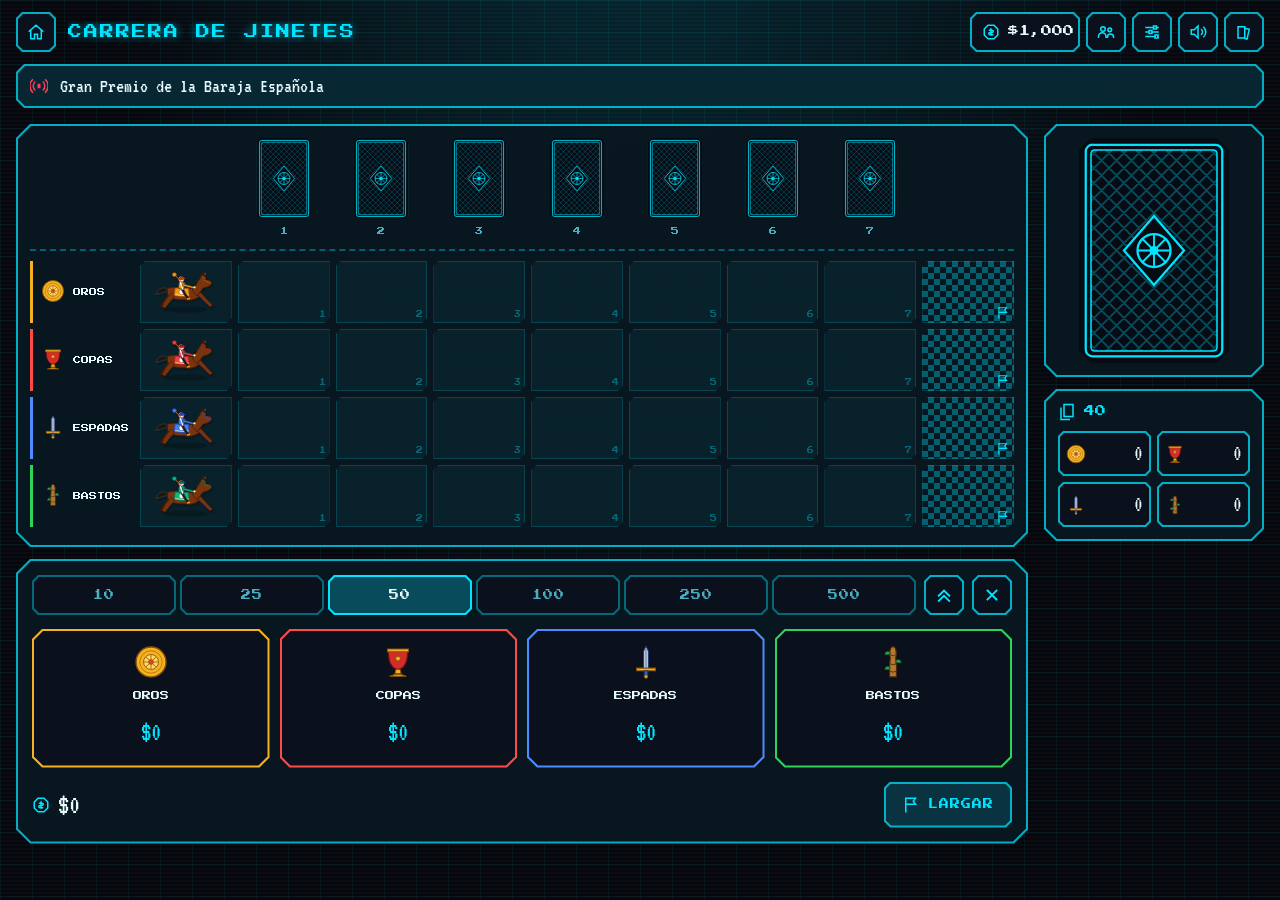
==== waynyan/index.html @ fbe4fd45 "Agrega versión waynyan, service worker, galería de cartas y README" ====
<!DOCTYPE html>
<html lang="es" data-theme="waynyan">
<head>
    <meta charset="UTF-8">
    <meta name="viewport" content="width=device-width, initial-scale=1.0, viewport-fit=cover">
    <meta name="theme-color" content="#05070d">
    <title>Carrera de Jinetes</title>
    <script>
        // Acento heredado del home de gemu404.cl (mismo origen => mismo localStorage).
        (function () {
            var KEYS = ['accent', 'gemu-accent', 'gemu404-accent', 'accentColor', 'acento', 'color-acento'];
            function pick() {
                for (var i = 0; i < KEYS.length; i++) {
                    var v = null;
                    try { v = localStorage.getItem(KEYS[i]); } catch (e) {}
                    if (!v) continue;
                    v = v.trim().replace(/^"|"$/g, '');
                    if (/^[0-9a-f]{3,8}$/i.test(v)) v = '#' + v;
                    if (/^#[0-9a-f]{3,8}$|^(rgb|hsl)a?\(/i.test(v)) return v;
                }
                return null;
            }
            function apply() {
                var a = pick();
                if (a) document.documentElement.style.setProperty('--accent', a);
            }
            apply();
            window.addEventListener('storage', apply);
        })();
    </script>
    <link rel="manifest" href="manifest.webmanifest">
    <link rel="icon" href="icon.svg" type="image/svg+xml">
    <link rel="preload" href="fonts/PressStart2P-Regular.woff2" as="font" type="font/woff2" crossorigin>
    <link rel="stylesheet" href="waynyan.css">
</head>
<body>
    <svg width="0" height="0" style="position:absolute" aria-hidden="true">
        <defs>
            <symbol id="i-home" viewBox="0 0 24 24"><path d="M3 11l9-8 9 8M5 9v12h5v-6h4v6h5V9" fill="none" stroke="currentColor" stroke-width="2" stroke-linecap="square"/></symbol>
            <symbol id="i-coin" viewBox="0 0 24 24"><path d="M8 3h8l5 5v8l-5 5H8l-5-5V8z" fill="none" stroke="currentColor" stroke-width="2"/><path d="M12 7v10M9 9.5h4.5a1.5 1.5 0 0 1 0 3h-3a1.5 1.5 0 0 0 0 3H15" fill="none" stroke="currentColor" stroke-width="2"/></symbol>
            <symbol id="i-plus" viewBox="0 0 24 24"><path d="M12 4v16M4 12h16" fill="none" stroke="currentColor" stroke-width="2.5" stroke-linecap="square"/></symbol>
            <symbol id="i-party" viewBox="0 0 24 24"><circle cx="8" cy="8" r="3" fill="none" stroke="currentColor" stroke-width="2"/><circle cx="17" cy="9" r="2.5" fill="none" stroke="currentColor" stroke-width="2"/><path d="M2 20v-2a5 5 0 0 1 10 0v2M14 20v-1.5a4 4 0 0 1 8 0V20" fill="none" stroke="currentColor" stroke-width="2"/></symbol>
            <symbol id="i-sliders" viewBox="0 0 24 24"><path d="M4 6h10M18 6h2M4 12h4M12 12h8M4 18h12M20 18h0" fill="none" stroke="currentColor" stroke-width="2" stroke-linecap="square"/><path d="M14 4v4h4V4zM8 10v4h4v-4zM16 16v4h4v-4z" fill="none" stroke="currentColor" stroke-width="2"/></symbol>
            <symbol id="i-sound" viewBox="0 0 24 24"><path d="M3 9h4l5-5v16l-5-5H3z" fill="none" stroke="currentColor" stroke-width="2" stroke-linejoin="miter"/><path d="M16 8a5 5 0 0 1 0 8M19 5a9 9 0 0 1 0 14" fill="none" stroke="currentColor" stroke-width="2"/></symbol>
            <symbol id="i-mute" viewBox="0 0 24 24"><path d="M3 9h4l5-5v16l-5-5H3z" fill="none" stroke="currentColor" stroke-width="2"/><path d="M16 9l6 6M22 9l-6 6" fill="none" stroke="currentColor" stroke-width="2" stroke-linecap="square"/></symbol>
            <symbol id="i-card" viewBox="0 0 24 24"><path d="M6 2h12v20H6z" fill="none" stroke="currentColor" stroke-width="2"/><path d="M12 7l3 5-3 5-3-5z" fill="none" stroke="currentColor" stroke-width="2"/></symbol>
            <symbol id="i-play" viewBox="0 0 24 24"><path d="M6 4l14 8-14 8z" fill="none" stroke="currentColor" stroke-width="2"/></symbol>
            <symbol id="i-pause" viewBox="0 0 24 24"><path d="M6 4h4v16H6zM14 4h4v16h-4z" fill="none" stroke="currentColor" stroke-width="2"/></symbol>
            <symbol id="i-restart" viewBox="0 0 24 24"><path d="M4 12a8 8 0 1 0 2.3-5.7M4 3v4h4" fill="none" stroke="currentColor" stroke-width="2" stroke-linecap="square"/></symbol>
            <symbol id="i-flag" viewBox="0 0 24 24"><path d="M5 21V3h13l-3 4 3 4H5" fill="none" stroke="currentColor" stroke-width="2" stroke-linecap="square"/></symbol>
            <symbol id="i-max" viewBox="0 0 24 24"><path d="M5 13l7-7 7 7M5 20l7-7 7 7" fill="none" stroke="currentColor" stroke-width="2.5" stroke-linecap="square"/></symbol>
            <symbol id="i-x" viewBox="0 0 24 24"><path d="M6 6l12 12M18 6L6 18" fill="none" stroke="currentColor" stroke-width="2.5" stroke-linecap="square"/></symbol>
            <symbol id="i-check" viewBox="0 0 24 24"><path d="M4 12l5 5L20 6" fill="none" stroke="currentColor" stroke-width="2.5" stroke-linecap="square"/></symbol>
            <symbol id="i-power" viewBox="0 0 24 24"><path d="M12 2v10M6.3 6.3a8 8 0 1 0 11.4 0" fill="none" stroke="currentColor" stroke-width="2" stroke-linecap="square"/></symbol>
            <symbol id="i-deck" viewBox="0 0 24 24"><path d="M8 2h12v16H8z" fill="none" stroke="currentColor" stroke-width="2"/><path d="M4 6v16h12" fill="none" stroke="currentColor" stroke-width="2"/></symbol>
            <symbol id="i-live" viewBox="0 0 24 24"><path d="M10 9h4v6h-4z" fill="currentColor"/><path d="M7 6a8 8 0 0 0 0 12M17 6a8 8 0 0 1 0 12M4 3a12 12 0 0 0 0 18M20 3a12 12 0 0 1 0 18" fill="none" stroke="currentColor" stroke-width="2"/></symbol>
            <symbol id="i-hurdle" viewBox="0 0 24 24"><path d="M3 8h18v5H3zM5 13v8M19 13v8M5 3v5M19 3v5" fill="none" stroke="currentColor" stroke-width="2"/></symbol>
            <symbol id="i-classic" viewBox="0 0 24 24"><path d="M4 5h9v15H4zM13 7l6 1.5-3 13-3-.8" fill="none" stroke="currentColor" stroke-width="2"/></symbol>
        </defs>
    </svg>

    <canvas id="confetti-canvas"></canvas>

    <header class="game-header">
        <a class="ib back-home" href="../../" aria-label="gemu404"><svg class="ico"><use href="#i-home"/></svg></a>
        <h1>CARRERA DE JINETES</h1>
        <div class="header-actions">
            <span id="party-mode-indicator" class="party-badge-indicator hidden"></span>
            <div class="bankroll-box" aria-label="Fichas">
                <svg class="ico"><use href="#i-coin"/></svg>
                <span class="bankroll-val" id="bankroll-display">$1,000</span>
                <button id="btn-reload-chips" class="ib ib-sm" aria-label="Recargar"><svg class="ico"><use href="#i-plus"/></svg></button>
            </div>
            <button id="btn-open-party" class="ib" aria-label="Modo fiesta"><svg class="ico"><use href="#i-party"/></svg></button>
            <button id="btn-open-settings" class="ib" aria-label="Ajustes"><svg class="ico"><use href="#i-sliders"/></svg></button>
            <button id="btn-toggle-sound" class="ib" aria-label="Sonido"><svg class="ico on"><use href="#i-sound"/></svg><svg class="ico off"><use href="#i-mute"/></svg></button>
            <a href="../" class="ib" aria-label="Versión clásica"><svg class="ico"><use href="#i-classic"/></svg></a>
        </div>
    </header>

    <div class="commentary-bar">
        <svg class="ico live"><use href="#i-live"/></svg>
        <span id="commentary-text" class="commentary-text">Gran Premio de la Baraja Española</span>
    </div>

    <main class="main-layout">
        <section class="track-section">
            <div class="track-container" id="race-track"></div>

            <div class="race-controls-bar hidden" id="race-controls-bar">
                <div class="controls-left">
                    <button id="btn-draw-card" class="btn-primary"><svg class="ico"><use href="#i-card"/></svg><span>CARTA</span></button>
                    <button id="btn-auto-race" class="btn-secondary" aria-label="Automático"><svg class="ico"><use href="#i-play"/></svg></button>
                    <button id="btn-pause-race" class="btn-secondary hidden" aria-label="Pausa"><svg class="ico"><use href="#i-pause"/></svg></button>
                </div>
                <div class="controls-right">
                    <div class="speed-buttons seg">
                        <button class="btn-speed" data-speed="1600">1x</button>
                        <button class="btn-speed active" data-speed="1000">2x</button>
                        <button class="btn-speed" data-speed="500">3x</button>
                        <button class="btn-speed" data-speed="250">4x</button>
                    </div>
                    <button id="btn-restart-now" class="ib" aria-label="Reiniciar"><svg class="ico"><use href="#i-restart"/></svg></button>
                </div>
            </div>

            <div class="paddock-panel" id="paddock-panel">
                <div class="chips-selector-bar">
                    <div class="chips-list seg">
                        <button class="chip-btn" data-amount="10">10</button>
                        <button class="chip-btn" data-amount="25">25</button>
                        <button class="chip-btn active" data-amount="50">50</button>
                        <button class="chip-btn" data-amount="100">100</button>
                        <button class="chip-btn" data-amount="250">250</button>
                        <button class="chip-btn" data-amount="500">500</button>
                    </div>
                    <button id="btn-all-in" class="ib" aria-label="All-in"><svg class="ico"><use href="#i-max"/></svg></button>
                    <button id="btn-clear-bets" class="ib" aria-label="Limpiar"><svg class="ico"><use href="#i-x"/></svg></button>
                </div>
                <div class="paddock-grid">
                    <button class="btn-bet-suit suit-bet-card" data-suit="oros"><span class="sb-icon" data-suit-icon="oros"></span><span class="sb-name">OROS</span><span class="suit-bet-amount" data-suit="oros">$0</span></button>
                    <button class="btn-bet-suit suit-bet-card" data-suit="copas"><span class="sb-icon" data-suit-icon="copas"></span><span class="sb-name">COPAS</span><span class="suit-bet-amount" data-suit="copas">$0</span></button>
                    <button class="btn-bet-suit suit-bet-card" data-suit="espadas"><span class="sb-icon" data-suit-icon="espadas"></span><span class="sb-name">ESPADAS</span><span class="suit-bet-amount" data-suit="espadas">$0</span></button>
                    <button class="btn-bet-suit suit-bet-card" data-suit="bastos"><span class="sb-icon" data-suit-icon="bastos"></span><span class="sb-name">BASTOS</span><span class="suit-bet-amount" data-suit="bastos">$0</span></button>
                </div>
                <div class="paddock-footer">
                    <span class="total-bet-summary"><svg class="ico"><use href="#i-coin"/></svg><span id="total-bet-display" class="total-bet-val">$0</span></span>
                    <button id="btn-start-race" class="btn-primary"><svg class="ico"><use href="#i-flag"/></svg><span>LARGAR</span></button>
                </div>
            </div>
        </section>

        <aside class="side-panel">
            <div class="deck-card-box" id="side-deck-section">
                <div class="current-card-slot" id="current-card-slot"></div>
            </div>
            <div class="stats-card-box">
                <div class="deck-box-title"><svg class="ico"><use href="#i-deck"/></svg><span id="deck-count">40</span></div>
                <div class="stats-grid">
                    <div class="stat-item" data-s="oros"><span class="sb-icon" data-suit-icon="oros"></span><span class="stat-count" id="count-stat-oros">0</span></div>
                    <div class="stat-item" data-s="copas"><span class="sb-icon" data-suit-icon="copas"></span><span class="stat-count" id="count-stat-copas">0</span></div>
                    <div class="stat-item" data-s="espadas"><span class="sb-icon" data-suit-icon="espadas"></span><span class="stat-count" id="count-stat-espadas">0</span></div>
                    <div class="stat-item" data-s="bastos"><span class="sb-icon" data-suit-icon="bastos"></span><span class="stat-count" id="count-stat-bastos">0</span></div>
                </div>
            </div>
        </aside>

        <!-- Paneles: reemplazan el contenido en el lugar (sin popups flotantes) -->
        <section id="modal-victory" class="modal-overlay hidden">
            <div class="modal-card">
                <div class="modal-body" id="victory-details"></div>
                <div class="modal-footer">
                    <button id="btn-new-race" class="btn-primary"><svg class="ico"><use href="#i-restart"/></svg><span>OTRA</span></button>
                </div>
            </div>
        </section>

        <section id="modal-settings" class="modal-overlay hidden">
            <div class="modal-card">
                <div class="modal-header">
                    <svg class="ico"><use href="#i-sliders"/></svg>
                    <button class="ib btn-close-settings" aria-label="Cerrar"><svg class="ico"><use href="#i-x"/></svg></button>
                </div>
                <div class="modal-body">
                    <div class="form-row">
                        <svg class="ico"><use href="#i-hurdle"/></svg>
                        <div class="seg" data-bind="select-hurdles-count">
                            <button data-v="5">5</button><button data-v="7" class="active">7</button><button data-v="9">9</button>
                        </div>
                        <select id="select-hurdles-count" hidden><option value="5">5</option><option value="7" selected>7</option><option value="9">9</option></select>
                    </div>
                    <div class="form-row">
                        <svg class="ico"><use href="#i-card"/></svg>
                        <div class="seg" data-bind="select-hurdle-rule">
                            <button data-v="all_cross" class="active">TODOS</button><button data-v="first_reaches">PRIMERO</button>
                        </div>
                        <select id="select-hurdle-rule" hidden><option value="all_cross" selected>all</option><option value="first_reaches">first</option></select>
                    </div>
                </div>
                <div class="modal-footer">
                    <button class="btn-primary btn-close-settings" aria-label="Listo"><svg class="ico"><use href="#i-check"/></svg></button>
                </div>
            </div>
        </section>

        <section id="modal-party" class="modal-overlay hidden">
            <div class="modal-card">
                <div class="modal-header">
                    <svg class="ico"><use href="#i-party"/></svg>
                    <button id="btn-party-off" class="ib" aria-label="Desactivar"><svg class="ico"><use href="#i-power"/></svg></button>
                </div>
                <div class="modal-body">
                    <div id="party-players-list"></div>
                    <button id="btn-add-party-player" class="btn-secondary wide" aria-label="Agregar"><svg class="ico"><use href="#i-plus"/></svg></button>
                </div>
                <div class="modal-footer">
                    <button class="btn-primary btn-close-party" aria-label="Listo"><svg class="ico"><use href="#i-check"/></svg></button>
                </div>
            </div>
        </section>
    </main>

    <script src="../audio.js"></script>
    <script src="../deck.js"></script>
    <script src="../game.js"></script>
    <script src="waynyan.js"></script>
    <script>
        if ('serviceWorker' in navigator && location.protocol !== 'file:') {
            navigator.serviceWorker.register('../sw.js', { scope: '../' }).catch(() => {});
        }
    </script>
</body>
</html>
---- waynyan/waynyan.css ----
/* Carrera de Jinetes - tema waynyan (gemu404.cl)
   Cristal oscuro + borde acento + chaflan. Fuentes pixel locales. Iconos SVG. */
@font-face { font-family: 'Press Start 2P'; src: url('fonts/PressStart2P-Regular.woff2') format('woff2'); font-display: swap; }
@font-face { font-family: 'VT323'; src: url('fonts/VT323-Regular.woff2') format('woff2'); font-display: swap; }

:root {
    --accent: #00e5ff;
    --bg: #05070d;
    --panel: rgba(9, 13, 22, 0.94);
    --piece: #0b111c;
    --text: #e6faff;
    --muted: color-mix(in srgb, var(--accent) 40%, #7d8a99);
    --line: color-mix(in srgb, var(--accent) 75%, transparent);
    --soft: color-mix(in srgb, var(--accent) 14%, transparent);
    --sel: color-mix(in srgb, var(--accent) 24%, transparent);
    --c: 10px;
    --bw: 2px;
    --px: 'Press Start 2P', monospace;
    --vt: 'VT323', 'Press Start 2P', monospace;
    --suit-oros: #f4b223; --suit-copas: #ff4a4a; --suit-espadas: #4d8bff; --suit-bastos: #2fd35a;
    --card-width: 92px;
    --card-font: 'Press Start 2P', monospace;
    --back-bg: #070b14;
    --back-line: color-mix(in srgb, var(--accent) 30%, transparent);
    --back-frame: var(--accent);
}

* { box-sizing: border-box; margin: 0; padding: 0; }
html { -webkit-text-size-adjust: 100%; }
body {
    min-height: 100vh; min-height: 100dvh;
    background:
        linear-gradient(rgba(255,255,255,0.018) 50%, transparent 50%) 0 0 / 100% 4px,
        linear-gradient(90deg, color-mix(in srgb, var(--accent) 6%, transparent) 1px, transparent 1px) 0 0 / 32px 32px,
        linear-gradient(color-mix(in srgb, var(--accent) 6%, transparent) 1px, transparent 1px) 0 0 / 32px 32px,
        radial-gradient(ellipse at 50% -20%, color-mix(in srgb, var(--accent) 16%, transparent), transparent 60%),
        var(--bg);
    color: var(--text);
    font-family: var(--px);
    font-size: 10px;
    line-height: 1.5;
    image-rendering: pixelated;
    display: flex; flex-direction: column;
    padding: env(safe-area-inset-top) env(safe-area-inset-right) env(safe-area-inset-bottom) env(safe-area-inset-left);
}
.hidden { display: none !important; }
button { font: inherit; color: inherit; background: none; border: 0; cursor: pointer; }
button:disabled { opacity: 0.35; cursor: not-allowed; }
a { color: inherit; }
.ico { width: 18px; height: 18px; flex: none; display: block; }
:focus-visible { outline: 2px dashed var(--accent); outline-offset: 3px; }

/* ---------- Chaflan con borde (placa) ---------- */
.ch, .ib, .btn-primary, .btn-secondary, .seg > button, .suit-bet-card, .track-container, .race-controls-bar,
.paddock-panel, .deck-card-box, .stats-card-box, .modal-card, .commentary-bar, .bankroll-box, .stat-item,
.podium-item, .victory-prize, .party-results-box, .winner-hero, .party-badge-indicator, .btn-remove-player {
    --cc: var(--c);
    position: relative;
    isolation: isolate;
    background: var(--line);
    clip-path: polygon(var(--cc) 0, calc(100% - var(--cc)) 0, 100% var(--cc), 100% calc(100% - var(--cc)), calc(100% - var(--cc)) 100%, var(--cc) 100%, 0 calc(100% - var(--cc)), 0 var(--cc));
}
.ch::before, .ib::before, .btn-primary::before, .btn-secondary::before, .seg > button::before, .suit-bet-card::before,
.track-container::before, .race-controls-bar::before, .paddock-panel::before, .deck-card-box::before, .stats-card-box::before,
.modal-card::before, .commentary-bar::before, .bankroll-box::before, .stat-item::before, .podium-item::before,
.victory-prize::before, .party-results-box::before, .winner-hero::before, .party-badge-indicator::before, .btn-remove-player::before {
    content: ''; position: absolute; inset: var(--bw); z-index: -1;
    background: var(--fill, var(--panel));
    clip-path: polygon(calc(var(--cc) - 1px) 0, calc(100% - var(--cc) + 1px) 0, 100% calc(var(--cc) - 1px), 100% calc(100% - var(--cc) + 1px), calc(100% - var(--cc) + 1px) 100%, calc(var(--cc) - 1px) 100%, 0 calc(100% - var(--cc) + 1px), 0 calc(var(--cc) - 1px));
}

/* Botones */
.ib, .btn-primary, .btn-secondary, .seg > button, .btn-remove-player {
    --cc: 6px; --fill: var(--piece);
    display: inline-flex; align-items: center; justify-content: center; gap: 8px;
    min-height: 40px; min-width: 40px; padding: 0 12px;
    color: var(--accent); text-decoration: none; text-transform: uppercase; letter-spacing: 1px;
    transition: transform 80ms steps(2);
}
.ib { padding: 0; width: 40px; }
.ib-sm { min-height: 28px; min-width: 28px; width: 28px; --cc: 4px; }
.ib-sm .ico { width: 14px; height: 14px; }
.btn-primary { --fill: color-mix(in srgb, var(--accent) 16%, var(--piece)); min-height: 46px; padding: 0 18px; }
.btn-secondary { background: color-mix(in srgb, var(--accent) 45%, transparent); }
.ib:hover, .btn-primary:hover, .btn-secondary:hover, .seg > button:hover { --fill: color-mix(in srgb, var(--accent) 22%, var(--piece)); }
.ib:active, .btn-primary:active, .btn-secondary:active, .seg > button:active, .suit-bet-card:active { transform: translateY(1px); }
.btn-primary:disabled:hover, .ib:disabled:hover { --fill: var(--piece); }
.seg { display: flex; flex-wrap: wrap; gap: 4px; }
.seg > button { background: color-mix(in srgb, var(--accent) 40%, transparent); color: var(--muted); padding: 0 10px; }
.seg > button.active { background: var(--accent); --fill: color-mix(in srgb, var(--accent) 28%, var(--piece)); color: var(--text); }
.wide { width: 100%; margin-top: 8px; }
#btn-restart-now.armed { background: #ff3b5c; color: #ff3b5c; --fill: rgba(255, 59, 92, 0.18); animation: armed 0.4s steps(2) infinite; }
@keyframes armed { 50% { --fill: rgba(255, 59, 92, 0.35); } }
#btn-toggle-sound .off, #btn-toggle-sound.muted .on { display: none; }
#btn-toggle-sound.muted .off { display: block; }
#btn-toggle-sound.muted { color: var(--muted); }

/* ---------- Cabecera ---------- */
.game-header {
    display: flex; align-items: center; gap: 12px;
    padding: 12px 16px; max-width: 1500px; width: 100%; margin: 0 auto;
}
.game-header h1 {
    font-size: 14px; font-weight: 400; color: var(--accent); letter-spacing: 2px;
    text-shadow: 0 0 8px color-mix(in srgb, var(--accent) 60%, transparent);
    flex: 1; min-width: 0; white-space: nowrap; overflow: hidden; text-overflow: ellipsis;
}
.header-actions { display: flex; align-items: center; gap: 6px; }
.bankroll-box { --cc: 6px; --fill: var(--piece); display: flex; align-items: center; gap: 8px; height: 40px; padding: 0 6px 0 12px; color: var(--accent); }
.bankroll-val { font-size: 11px; color: var(--text); }
.party-badge-indicator { --cc: 6px; --fill: var(--sel); display: inline-flex; align-items: center; gap: 6px; height: 40px; padding: 0 12px; color: var(--accent); }
.party-badge-indicator::after { content: ''; width: 18px; height: 18px; order: -1;
    background: currentColor;
    -webkit-mask: url("data:image/svg+xml,%3Csvg xmlns='http://www.w3.org/2000/svg' viewBox='0 0 24 24' fill='none' stroke='black' stroke-width='2'%3E%3Ccircle cx='8' cy='8' r='3'/%3E%3Ccircle cx='17' cy='9' r='2.5'/%3E%3Cpath d='M2 20v-2a5 5 0 0 1 10 0v2M14 20v-1.5a4 4 0 0 1 8 0V20'/%3E%3C/svg%3E") center / contain no-repeat;
            mask: url("data:image/svg+xml,%3Csvg xmlns='http://www.w3.org/2000/svg' viewBox='0 0 24 24' fill='none' stroke='black' stroke-width='2'%3E%3Ccircle cx='8' cy='8' r='3'/%3E%3Ccircle cx='17' cy='9' r='2.5'/%3E%3Cpath d='M2 20v-2a5 5 0 0 1 10 0v2M14 20v-1.5a4 4 0 0 1 8 0V20'/%3E%3C/svg%3E") center / contain no-repeat; }

/* ---------- Relator ---------- */
.commentary-bar {
    --cc: 8px; --fill: color-mix(in srgb, var(--accent) 8%, var(--panel));
    display: flex; align-items: center; gap: 12px;
    max-width: 1468px; width: calc(100% - 32px); margin: 0 auto; padding: 8px 14px; min-height: 44px;
}
.commentary-bar .live { color: #ff3b5c; animation: blink 1s steps(2) infinite; }
@keyframes blink { 50% { opacity: 0.25; } }
.commentary-text { font-family: var(--vt); font-size: 20px; line-height: 1.1; color: var(--text); }
.commentary-pulse { animation: pop 0.35s steps(3); }
@keyframes pop { 0% { opacity: 0; transform: translateX(-6px); } 100% { opacity: 1; transform: none; } }

/* ---------- Layout ---------- */
.main-layout { display: flex; gap: 16px; padding: 16px; max-width: 1500px; width: 100%; margin: 0 auto; flex: 1; align-items: flex-start; }
.main-layout > * { min-width: 0; }
.track-section { flex: 1; display: flex; flex-direction: column; gap: 12px; }
.side-panel { width: 220px; display: flex; flex-direction: column; gap: 12px; }

/* ---------- Pista ---------- */
.track-container { --cc: 14px; --fill: var(--panel); padding: 14px; overflow-x: auto; }
.track-steps-header { display: none; }
.track-hurdles-row, .track-lane {
    display: grid; gap: 6px; align-items: center;
}
.track-hurdles-row {
    grid-template-columns: 104px repeat(calc(var(--steps-count, 7) + 2), minmax(0, 1fr));
    padding-bottom: 12px; margin-bottom: 10px;
    border-bottom: 2px dashed color-mix(in srgb, var(--accent) 35%, transparent);
}
.hurdle-cell { display: flex; flex-direction: column; align-items: center; gap: 6px; position: relative; }
.hurdle-placeholder span, .hurdle-empty-start span, .hurdle-finish-banner span { display: none; }
.hurdle-card-wrapper { width: 100%; max-width: 54px; perspective: 600px; }
.hurdle-card-wrapper .spanish-card { width: 100%; }
.hurdle-label { font-size: 8px; color: var(--muted); }
.hurdle-hit .hurdle-label { color: #ff3b5c; }
.hurdle-hit.hit-oros .hurdle-label { color: var(--suit-oros); }
.hurdle-hit.hit-copas .hurdle-label { color: var(--suit-copas); }
.hurdle-hit.hit-espadas .hurdle-label { color: var(--suit-espadas); }
.hurdle-hit.hit-bastos .hurdle-label { color: var(--suit-bastos); }
.hurdle-trigger-flip { animation: flip 0.6s steps(6); }
@keyframes flip { 0% { transform: rotateY(0); } 50% { transform: rotateY(90deg) translateY(-6px) scale(1.15); } 100% { transform: rotateY(0); } }

.track-lane { grid-template-columns: 104px minmax(0, 1fr); margin-bottom: 6px; }
.lane-info { display: flex; align-items: center; gap: 8px; padding-left: 8px; border-left: 3px solid; min-width: 0; height: 100%; }
.lane-oros .lane-info { border-left-color: var(--suit-oros) !important; }
.lane-copas .lane-info { border-left-color: var(--suit-copas) !important; }
.lane-espadas .lane-info { border-left-color: var(--suit-espadas) !important; }
.lane-bastos .lane-info { border-left-color: var(--suit-bastos) !important; }
.lane-details { display: flex; flex-direction: column; min-width: 0; }
.lane-name { font-size: 8px; color: var(--text); }
.lane-horse-name { display: none; }
.lane-track-cells { display: grid; gap: 6px; grid-template-columns: repeat(calc(var(--steps-count, 7) + 2), minmax(0, 1fr)); }
.track-cell {
    position: relative; min-height: 62px; display: flex; align-items: center; justify-content: center;
    background: color-mix(in srgb, var(--accent) 5%, transparent);
    outline: 1px solid color-mix(in srgb, var(--accent) 18%, transparent); outline-offset: -1px;
    clip-path: polygon(5px 0, 100% 0, 100% calc(100% - 5px), calc(100% - 5px) 100%, 0 100%, 0 5px);
}
.cell-marker { position: absolute; right: 4px; bottom: 3px; font-size: 7px; color: color-mix(in srgb, var(--accent) 35%, transparent); }
.start-box .cell-marker { display: none; }
.cell-finish {
    background: repeating-conic-gradient(color-mix(in srgb, var(--accent) 35%, transparent) 0 25%, transparent 0 50%) 0 0 / 12px 12px;
}
.meta-marker { color: var(--accent); }
.meta-marker .ico { width: 14px; height: 14px; }
.lane-hit .track-cell { animation: hit 0.6s steps(3); }
@keyframes hit { 50% { background: rgba(255, 59, 92, 0.35); } }

.horse-runner-container { display: flex; flex-direction: column; align-items: center; z-index: 2; animation: idle 0.6s steps(2) infinite alternate; }
@keyframes idle { to { transform: translateY(-2px); } }
.horse-sprite { width: 62px; height: 44px; }
.horse-hud-badge { display: none; }
.horse-advancing { animation: adv 0.25s steps(3); }
@keyframes adv { to { transform: translateX(40%); } }
.horse-retreating { animation: ret 0.25s steps(3); }
@keyframes ret { to { transform: translateX(-40%); } }
.horse-penalized-flash { animation: pen 0.2s steps(2) 4; }
@keyframes pen { 50% { opacity: 0.2; } }

/* ---------- Controles ---------- */
.race-controls-bar { --cc: 10px; display: flex; align-items: center; justify-content: space-between; gap: 10px; padding: 10px 12px; flex-wrap: wrap; }
.controls-left, .controls-right { display: flex; align-items: center; gap: 8px; flex-wrap: wrap; }

/* ---------- Paddock ---------- */
.paddock-panel { --cc: 14px; padding: 16px; display: flex; flex-direction: column; gap: 14px; }
.chips-selector-bar { display: flex; align-items: center; gap: 8px; flex-wrap: wrap; }
.chips-list { flex: 1; }
.chips-list .chip-btn { flex: 1 1 0; min-width: 52px; }
.paddock-grid { display: grid; grid-template-columns: repeat(4, 1fr); gap: 10px; }
.suit-bet-card {
    --cc: 10px; --fill: var(--piece);
    display: flex; flex-direction: column; align-items: center; gap: 10px;
    padding: 16px 8px; min-height: 120px; color: var(--text);
}
.suit-bet-card[data-suit="oros"] { background: var(--suit-oros); }
.suit-bet-card[data-suit="copas"] { background: var(--suit-copas); }
.suit-bet-card[data-suit="espadas"] { background: var(--suit-espadas); }
.suit-bet-card[data-suit="bastos"] { background: var(--suit-bastos); }
.suit-bet-card:hover { --fill: color-mix(in srgb, var(--accent) 12%, var(--piece)); }
.sb-icon .suit-svg { width: 34px; height: 34px; display: block; }
.sb-name { font-size: 9px; }
.suit-bet-amount { font-family: var(--vt); font-size: 26px; color: var(--accent); }
.paddock-footer { display: flex; align-items: center; justify-content: space-between; gap: 10px; }
.total-bet-summary { display: flex; align-items: center; gap: 8px; color: var(--accent); }
.total-bet-val { font-family: var(--vt); font-size: 28px; color: var(--text); }

/* ---------- Lateral ---------- */
.deck-card-box, .stats-card-box { --cc: 12px; padding: 14px; }
.current-card-slot { display: flex; flex-direction: column; align-items: center; gap: 10px; }
.current-card-slot .spanish-card { --card-width: 150px; }
.drawn-card-animation { animation: draw 0.3s steps(4); }
@keyframes draw { from { transform: translateY(-14px) rotate(-4deg); opacity: 0; } }
.drawn-card-label { font-size: 8px; text-align: center; }
.deck-box-title { display: flex; align-items: center; gap: 8px; color: var(--accent); margin-bottom: 10px; font-size: 11px; }
.stats-grid { display: grid; grid-template-columns: 1fr 1fr; gap: 6px; }
.stat-item { --cc: 5px; --fill: var(--piece); display: flex; align-items: center; justify-content: space-between; padding: 6px 8px; }
.stat-item .suit-svg { width: 20px; height: 20px; display: block; }
.stat-count { font-family: var(--vt); font-size: 22px; }

/* ---------- Cartas en waynyan: marco chaflan, baraja intacta ---------- */
.spanish-card {
    width: var(--card-width); aspect-ratio: 2 / 3; flex: none; position: relative;
    clip-path: polygon(8% 0, 92% 0, 100% 5.3%, 100% 94.7%, 92% 100%, 8% 100%, 0 94.7%, 0 5.3%);
    filter: drop-shadow(0 0 4px color-mix(in srgb, var(--accent) 35%, transparent));
}
.card-svg { display: block; width: 100%; height: 100%; }
.card-paper { fill: #fbf6ea; }
.card-idx { font: 400 26px var(--card-font); }
.back-bg { fill: var(--back-bg); }
.back-line { stroke: var(--back-line); }
.back-frame { stroke: var(--back-frame); }
.back-dot { fill: var(--back-frame); }

/* ---------- Paneles en el lugar (reemplazan el contenido) ---------- */
body.has-panel .track-section, body.has-panel .side-panel { display: none; }
.modal-overlay { width: 100%; max-width: 760px; margin: 0 auto; }
.modal-card { --cc: 16px; padding: 18px; display: flex; flex-direction: column; gap: 16px; }
.modal-header { display: flex; align-items: center; justify-content: space-between; color: var(--accent); }
.modal-header > .ico { width: 24px; height: 24px; }
.modal-footer { display: flex; justify-content: center; }
.form-row { display: flex; align-items: center; gap: 14px; padding: 10px 0; color: var(--accent); }
.form-row .seg { flex: 1; }
.form-row .seg > button { flex: 1; }

#party-players-list { display: flex; flex-direction: column; gap: 8px; }
.party-player-row { display: grid; grid-template-columns: 1.2fr 0.9fr 1.4fr 40px; gap: 6px; align-items: center; }
.party-player-row input, .party-player-row select {
    font: 18px var(--vt); color: var(--text); background: var(--piece);
    border: 0; box-shadow: inset 0 -2px 0 var(--line), inset 0 0 0 1px color-mix(in srgb, var(--accent) 25%, transparent);
    height: 40px; padding: 0 10px; width: 100%; min-width: 0;
    clip-path: polygon(6px 0, 100% 0, 100% calc(100% - 6px), calc(100% - 6px) 100%, 0 100%, 0 6px);
    border-radius: 0; appearance: none; -webkit-appearance: none;
}
.party-player-row select { font-family: var(--px); font-size: 8px; }
.party-player-row input:focus, .party-player-row select:focus { outline: none; box-shadow: inset 0 -2px 0 var(--accent), inset 0 0 0 1px var(--accent); }
.btn-remove-player { padding: 0; width: 40px; background: color-mix(in srgb, #ff3b5c 70%, transparent); color: #ff3b5c; }

/* Victoria */
.winner-hero { --cc: 14px; --fill: color-mix(in srgb, var(--accent) 10%, var(--panel)); text-align: center; padding: 22px 12px; display: flex; flex-direction: column; align-items: center; gap: 12px; background: var(--accent) !important; }
.winner-trophy .ico { width: 44px; height: 44px; color: var(--accent); }
.winner-title { font-size: 13px; font-weight: 400; line-height: 1.7; color: var(--text); text-shadow: 0 0 8px color-mix(in srgb, var(--accent) 60%, transparent); }
.winner-subtitle { font-family: var(--vt); font-size: 22px; color: var(--accent); }
.winner-icon .suit-svg { width: 64px; height: 64px; }
.victory-prize { --cc: 8px; margin-top: 12px; padding: 12px; display: flex; flex-direction: column; gap: 6px; text-align: center; }
.victory-prize.win { background: #2fd35a; color: #2fd35a; }
.victory-prize.loss { background: #ff3b5c; color: #ff3b5c; }
.prize-amount, .prize-sub { font-family: var(--vt); font-size: 20px; color: var(--text); }
.party-results-box { --cc: 8px; margin-top: 12px; padding: 12px; font-family: var(--vt); font-size: 20px; }
.party-results-box h4 { font: 400 9px var(--px); color: var(--accent); margin-bottom: 6px; }
.party-results-box strong { font-weight: 400; color: var(--accent); }
.party-results-box ul { list-style: none; }
.podium-container { margin-top: 14px; }
.podium-container h3 { font-size: 9px; font-weight: 400; color: var(--muted); margin-bottom: 10px; text-align: center; }
.podium-grid { display: grid; grid-template-columns: repeat(4, 1fr); gap: 8px; }
.podium-item { --cc: 8px; --fill: var(--piece); padding: 12px 6px; display: flex; flex-direction: column; align-items: center; gap: 8px; text-align: center; border: 0 !important; }
.podium-item.rank-1 { --fill: color-mix(in srgb, var(--accent) 22%, var(--piece)); }
.podium-medal { color: var(--accent); }
.podium-medal .ico { width: 30px; height: 30px; }
.podium-item:not(.rank-1) .podium-medal { color: var(--muted); }
.podium-suit-icon .suit-svg { width: 28px; height: 28px; }
.podium-name { font-size: 8px; }
.podium-steps { font-family: var(--vt); font-size: 18px; color: var(--muted); }
.podium-steps .ico { color: var(--accent); }

#confetti-canvas { position: fixed; inset: 0; pointer-events: none; z-index: 50; }

/* ---------- Responsivo ---------- */
@media (max-width: 1024px) {
    .main-layout { flex-direction: column; align-items: stretch; }
    .side-panel { width: 100%; flex-direction: row; }
    .deck-card-box, .stats-card-box { flex: 1; }
    .current-card-slot .spanish-card { --card-width: 96px; }
}
@media (max-width: 640px) {
    body { font-size: 9px; }
    .game-header { padding: 10px; gap: 6px; flex-wrap: wrap; }
    .game-header h1 { font-size: 10px; order: 0; }
    .header-actions { width: 100%; justify-content: flex-end; order: 1; }
    .bankroll-box { margin-right: auto; }
    .commentary-bar { width: calc(100% - 20px); }
    .commentary-text { font-size: 18px; }
    .main-layout { padding: 10px; gap: 10px; }
    .track-container { --cc: 8px; padding: 8px; }
    .track-hurdles-row { grid-template-columns: 26px repeat(calc(var(--steps-count, 7) + 2), minmax(0, 1fr)); gap: 3px; }
    .track-lane { grid-template-columns: 26px minmax(0, 1fr); gap: 3px; margin-bottom: 4px; }
    .lane-track-cells { gap: 3px; }
    .lane-details { display: none; }
    .lane-info { padding-left: 3px; }
    .lane-suit-icon .suit-svg { width: 18px; height: 18px; }
    .track-cell { min-height: 40px; }
    .cell-marker { display: none; }
    .horse-sprite { width: 100%; max-width: 34px; height: auto; }
    .hurdle-label { font-size: 6px; }
    .paddock-grid { grid-template-columns: repeat(2, 1fr); }
    .controls-left, .controls-right { width: 100%; }
    #btn-draw-card { flex: 1; }
    .controls-right .seg { flex: 1; }
    .controls-right .seg > button { flex: 1; }
    .side-panel { flex-direction: row; }
    .current-card-slot .spanish-card { --card-width: 84px; }
    .stats-grid { grid-template-columns: 1fr 1fr; }
    .stat-item { padding: 4px 6px; }
    .podium-grid { grid-template-columns: repeat(2, 1fr); }
    .party-player-row { grid-template-columns: 1fr 1fr 40px; }
    .party-player-row .party-stake-input { grid-column: 1 / 3; grid-row: 2; }
    .party-player-row .btn-remove-player { grid-row: 1 / 3; grid-column: 3; height: 100%; }
}
@media (prefers-reduced-motion: reduce) { *, *::before, *::after { animation: none !important; transition: none !important; } }
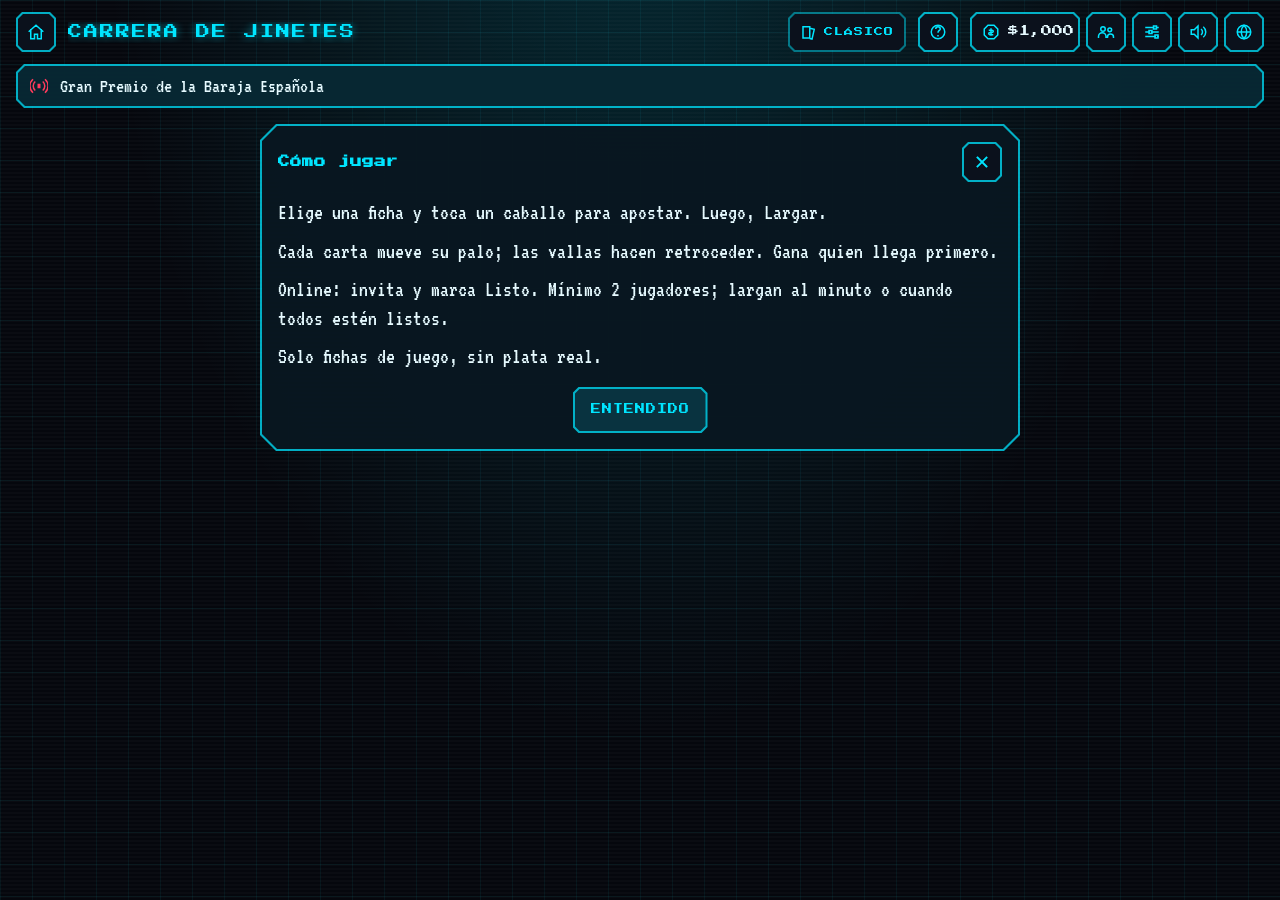
==== commit 81303f08: "Mejora UI móvil: menú Más, dock de carrera y salas online Alinea el repo con lo ya desplegado en gem" ====
--- a/waynyan/index.html
+++ b/waynyan/index.html
@@ -31,11 +31,13 @@
     <link rel="manifest" href="manifest.webmanifest">
     <link rel="icon" href="icon.svg" type="image/svg+xml">
     <link rel="preload" href="fonts/PressStart2P-Regular.woff2" as="font" type="font/woff2" crossorigin>
-    <link rel="stylesheet" href="waynyan.css">
+    <link rel="stylesheet" href="waynyan.css?v=2.6.4-ui">
 </head>
 <body>
     <svg width="0" height="0" style="position:absolute" aria-hidden="true">
         <defs>
+            <symbol id="i-help" viewBox="0 0 24 24"><circle cx="12" cy="12" r="9" fill="none" stroke="currentColor" stroke-width="2"/><path d="M9 8a3 3 0 0 1 6 0c0 2-3 2-3 5M12 16v2" fill="none" stroke="currentColor" stroke-width="2"/></symbol>
+            <symbol id="i-online" viewBox="0 0 24 24"><circle cx="12" cy="12" r="9" fill="none" stroke="currentColor" stroke-width="2"/><path d="M3 12h18M12 3c-5 5-5 13 0 18 5-5 5-13 0-18z" fill="none" stroke="currentColor" stroke-width="2"/></symbol>
             <symbol id="i-home" viewBox="0 0 24 24"><path d="M3 11l9-8 9 8M5 9v12h5v-6h4v6h5V9" fill="none" stroke="currentColor" stroke-width="2" stroke-linecap="square"/></symbol>
             <symbol id="i-coin" viewBox="0 0 24 24"><path d="M8 3h8l5 5v8l-5 5H8l-5-5V8z" fill="none" stroke="currentColor" stroke-width="2"/><path d="M12 7v10M9 9.5h4.5a1.5 1.5 0 0 1 0 3h-3a1.5 1.5 0 0 0 0 3H15" fill="none" stroke="currentColor" stroke-width="2"/></symbol>
             <symbol id="i-plus" viewBox="0 0 24 24"><path d="M12 4v16M4 12h16" fill="none" stroke="currentColor" stroke-width="2.5" stroke-linecap="square"/></symbol>
@@ -63,7 +65,9 @@
 
     <header class="game-header">
         <a class="ib back-home" href="../../" aria-label="gemu404"><svg class="ico"><use href="#i-home"/></svg></a>
-        <h1>CARRERA DE JINETES</h1>
+        <h1><span class="title-full">CARRERA DE JINETES</span><span class="title-short">JINETES</span></h1>
+        <a href="../" class="btn-secondary skin-switch" aria-label="Estilo clásico" title="Estilo clásico"><svg class="ico"><use href="#i-classic"/></svg><span>Clásico</span></a>
+        <button id="btn-open-rules" class="ib" aria-label="Reglas" title="Reglas"><svg class="ico"><use href="#i-help"/></svg></button>
         <div class="header-actions">
             <span id="party-mode-indicator" class="party-badge-indicator hidden"></span>
             <div class="bankroll-box" aria-label="Fichas">
@@ -74,7 +78,6 @@
             <button id="btn-open-party" class="ib" aria-label="Modo fiesta"><svg class="ico"><use href="#i-party"/></svg></button>
             <button id="btn-open-settings" class="ib" aria-label="Ajustes"><svg class="ico"><use href="#i-sliders"/></svg></button>
             <button id="btn-toggle-sound" class="ib" aria-label="Sonido"><svg class="ico on"><use href="#i-sound"/></svg><svg class="ico off"><use href="#i-mute"/></svg></button>
-            <a href="../" class="ib" aria-label="Versión clásica"><svg class="ico"><use href="#i-classic"/></svg></a>
         </div>
     </header>
 
@@ -88,13 +91,13 @@
             <div class="track-container" id="race-track"></div>
 
             <div class="race-controls-bar hidden" id="race-controls-bar">
-                <div class="controls-left">
-                    <button id="btn-draw-card" class="btn-primary"><svg class="ico"><use href="#i-card"/></svg><span>CARTA</span></button>
-                    <button id="btn-auto-race" class="btn-secondary" aria-label="Automático"><svg class="ico"><use href="#i-play"/></svg></button>
-                    <button id="btn-pause-race" class="btn-secondary hidden" aria-label="Pausa"><svg class="ico"><use href="#i-pause"/></svg></button>
-                </div>
-                <div class="controls-right">
-                    <div class="speed-buttons seg">
+                <div class="race-dock-main">
+                    <button id="btn-draw-card" class="btn-primary btn-dock-main"><svg class="ico"><use href="#i-card"/></svg><span>CARTA</span></button>
+                    <button id="btn-auto-race" class="btn-secondary" aria-label="Automático"><svg class="ico"><use href="#i-play"/></svg><span>AUTO</span></button>
+                    <button id="btn-pause-race" class="btn-secondary hidden" aria-label="Pausa"><svg class="ico"><use href="#i-pause"/></svg><span>PAUSA</span></button>
+                </div>
+                <div class="race-dock-side">
+                    <div class="speed-buttons seg" title="Velocidad">
                         <button class="btn-speed" data-speed="1600">1x</button>
                         <button class="btn-speed active" data-speed="1000">2x</button>
                         <button class="btn-speed" data-speed="500">3x</button>
@@ -123,9 +126,12 @@
                     <button class="btn-bet-suit suit-bet-card" data-suit="espadas"><span class="sb-icon" data-suit-icon="espadas"></span><span class="sb-name">ESPADAS</span><span class="suit-bet-amount" data-suit="espadas">$0</span></button>
                     <button class="btn-bet-suit suit-bet-card" data-suit="bastos"><span class="sb-icon" data-suit-icon="bastos"></span><span class="sb-name">BASTOS</span><span class="suit-bet-amount" data-suit="bastos">$0</span></button>
                 </div>
-                <div class="paddock-footer">
+                <div class="paddock-footer" id="paddock-footer">
                     <span class="total-bet-summary"><svg class="ico"><use href="#i-coin"/></svg><span id="total-bet-display" class="total-bet-val">$0</span></span>
-                    <button id="btn-start-race" class="btn-primary"><svg class="ico"><use href="#i-flag"/></svg><span>LARGAR</span></button>
+                    <div class="paddock-cta-row" id="paddock-cta-row">
+                        <div id="paddock-online-slot" class="paddock-online-slot hidden"></div>
+                        <button id="btn-start-race" class="btn-primary btn-largar"><svg class="ico"><use href="#i-flag"/></svg><span>LARGAR</span></button>
+                    </div>
                 </div>
             </div>
         </section>
@@ -155,6 +161,22 @@
             </div>
         </section>
 
+        <section id="modal-rules" class="modal-overlay hidden" role="dialog" aria-modal="true" aria-labelledby="rules-title">
+            <div class="modal-card">
+                <div class="modal-header">
+                    <h3 id="rules-title">Cómo jugar</h3>
+                    <button class="ib btn-close-rules" aria-label="Cerrar reglas"><svg class="ico"><use href="#i-x"/></svg></button>
+                </div>
+                <div class="modal-body rules-content">
+                <p>Elige una ficha y toca un caballo para apostar. Luego, Largar.</p>
+                <p>Cada carta mueve su palo; las vallas hacen retroceder. Gana quien llega primero.</p>
+                <p>Online: invita y marca Listo. Mínimo 2 jugadores; largan al minuto o cuando todos estén listos.</p>
+                <p>Solo fichas de juego, sin plata real.</p>
+                </div>
+                <div class="modal-footer"><button class="btn-primary btn-close-rules">Entendido</button></div>
+            </div>
+        </section>
+
         <section id="modal-settings" class="modal-overlay hidden">
             <div class="modal-card">
                 <div class="modal-header">
@@ -200,10 +222,11 @@
         </section>
     </main>
 
-    <script src="../audio.js"></script>
-    <script src="../deck.js"></script>
-    <script src="../game.js"></script>
-    <script src="waynyan.js"></script>
+    <script src="../audio.js?v=2.6.4-ui"></script>
+    <script src="../deck.js?v=2.6.4-ui"></script>
+    <script src="../game.js?v=2.6.4-ui"></script>
+    <script src="waynyan.js?v=2.6.4-ui"></script>
+    <script src="../online.js?v=2.6.4-ui"></script>
     <script>
         if ('serviceWorker' in navigator && location.protocol !== 'file:') {
             navigator.serviceWorker.register('../sw.js', { scope: '../' }).catch(() => {});
--- a/waynyan/waynyan.css
+++ b/waynyan/waynyan.css
@@ -194,7 +194,10 @@
 @keyframes pen { 50% { opacity: 0.2; } }
 
 /* ---------- Controles ---------- */
-.race-controls-bar { --cc: 10px; display: flex; align-items: center; justify-content: space-between; gap: 10px; padding: 10px 12px; flex-wrap: wrap; }
+.race-controls-bar { --cc: 10px; display: flex; align-items: center; justify-content: space-between; gap: 10px; padding: 10px 12px; flex-wrap: wrap; position: sticky; bottom: 8px; z-index: 30; }
+.race-dock-main, .race-dock-side { display: flex; align-items: center; gap: 8px; flex-wrap: wrap; }
+.btn-dock-main { min-width: 7.5rem; justify-content: center; }
+.btn-largar { margin-left: auto; }
 .controls-left, .controls-right { display: flex; align-items: center; gap: 8px; flex-wrap: wrap; }
 
 /* ---------- Paddock ---------- */
@@ -323,11 +326,22 @@
     .lane-details { display: none; }
     .lane-info { padding-left: 3px; }
     .lane-suit-icon .suit-svg { width: 18px; height: 18px; }
-    .track-cell { min-height: 40px; }
+    .track-cell { min-height: 46px; }
     .cell-marker { display: none; }
     .horse-sprite { width: 100%; max-width: 34px; height: auto; }
     .hurdle-label { font-size: 6px; }
     .paddock-grid { grid-template-columns: repeat(2, 1fr); }
+    .header-actions { flex-wrap: nowrap; gap: 4px; }
+    .header-actions .ib { width: 32px; min-width: 32px; height: 36px; }
+    .header-actions .ib-sm { width: 24px; min-width: 24px; }
+    .header-actions .bankroll-box { gap: 4px; padding-left: 6px; }
+    #paddock-footer {
+        position: sticky; bottom: 0; z-index: 10;
+        background: var(--panel);
+        padding: 10px 0 calc(10px + env(safe-area-inset-bottom, 0px));
+        flex-wrap: wrap;
+    }
+    #paddock-cta-row { display: flex; align-items: center; gap: 6px; flex-wrap: wrap; margin-left: auto; }
     .controls-left, .controls-right { width: 100%; }
     #btn-draw-card { flex: 1; }
     .controls-right .seg { flex: 1; }
@@ -342,3 +356,24 @@
     .party-player-row .btn-remove-player { grid-row: 1 / 3; grid-column: 3; height: 100%; }
 }
 @media (prefers-reduced-motion: reduce) { *, *::before, *::after { animation: none !important; transition: none !important; } }
+
+.rules-content { font-family: var(--vt); font-size: 22px; line-height: 1.3; }
+.rules-content p + p { margin-top: 10px; }
+
+.title-short { display: none; }
+.skin-switch { display: inline-flex; align-items: center; gap: 6px; text-decoration: none; font-size: 9px; }
+@media (max-width: 640px) {
+    .title-full { display: none; }
+    .title-short { display: inline; }
+    .game-header h1 { font-size: 10px; letter-spacing: 1px; }
+    .skin-switch { padding: 0 8px; }
+    .chips-list { display: grid; grid-template-columns: repeat(6, minmax(0, 1fr)); width: 100%; flex-basis: 100%; gap: 3px; }
+    .chips-list .chip-btn { min-width: 0; min-height: 40px; padding: 0 2px; font-size: 8px; }
+    .race-controls-bar { bottom: 0; padding-bottom: calc(10px + env(safe-area-inset-bottom, 0px)); }
+    .race-dock-main, .race-dock-side { width: 100%; flex-wrap: nowrap; gap: 6px; }
+    .race-dock-main .btn-dock-main { flex: 1; min-width: 0; }
+    .race-dock-main > button { font-size: 8px; min-height: 44px; padding: 0 8px; }
+    .race-dock-side { justify-content: space-between; }
+    .race-dock-side .seg { flex: 1; }
+    .race-dock-side .seg > button { flex: 1; min-height: 38px; }
+}
